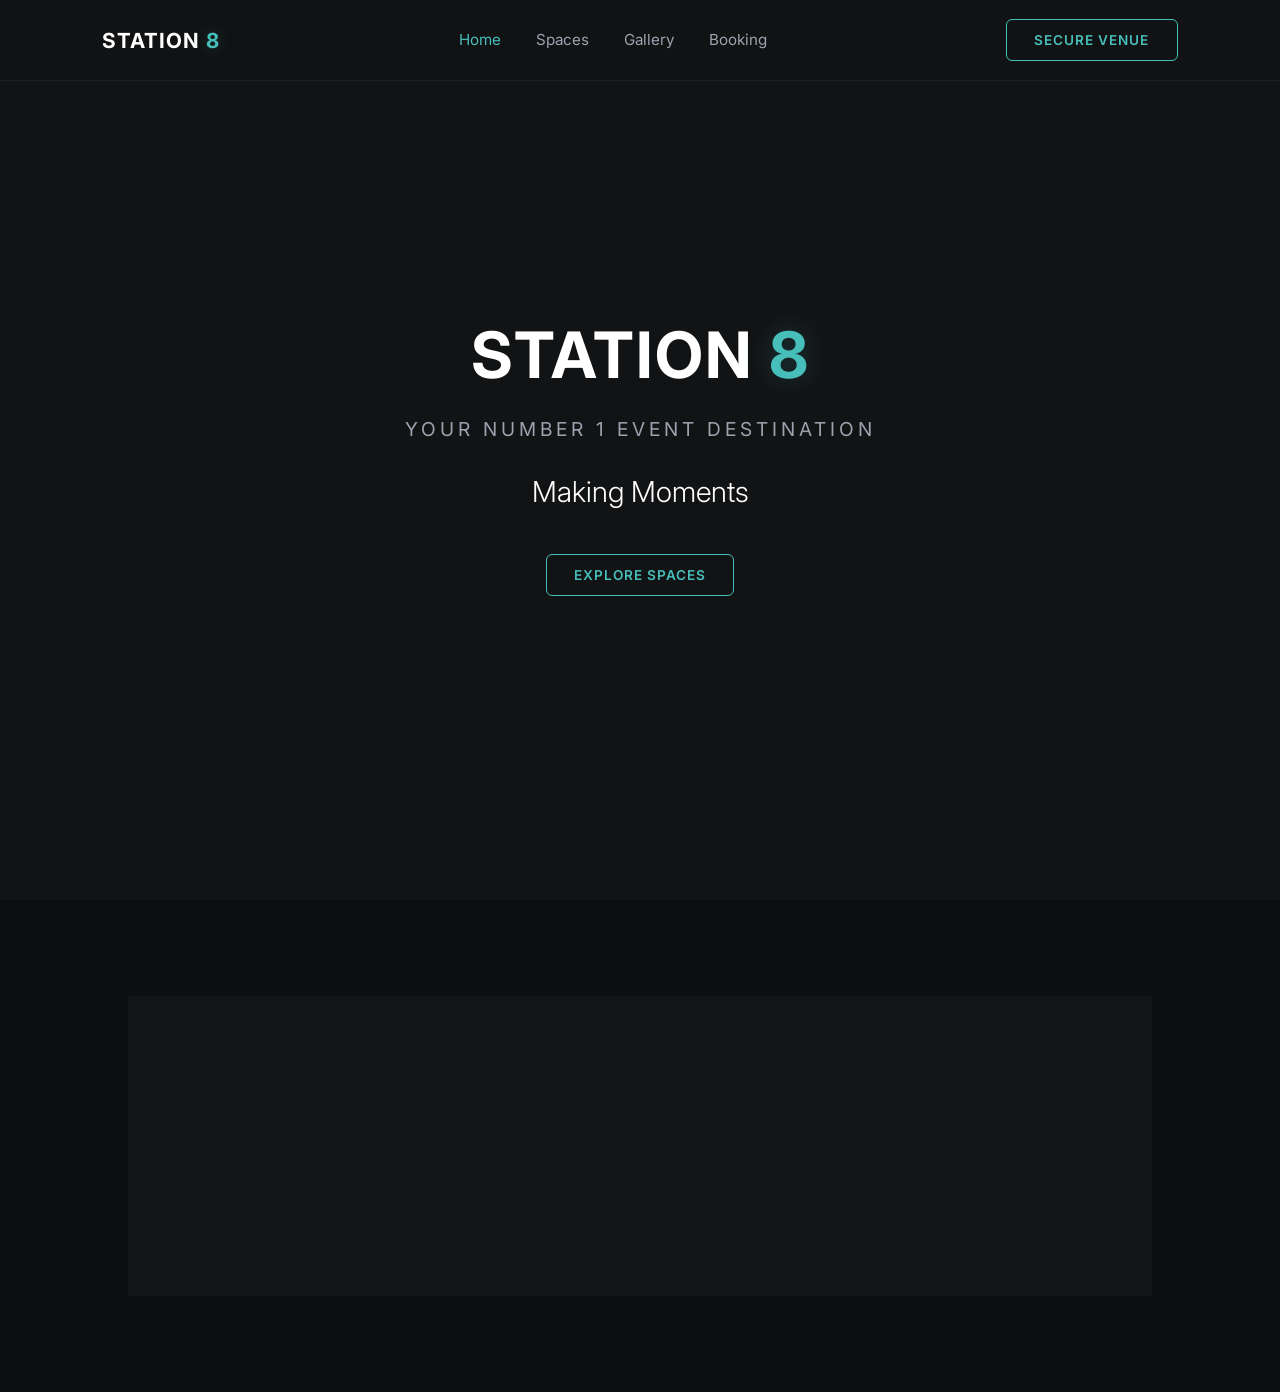
==== index.html @ bbe7d490 "Initial commit" ====
<!DOCTYPE html>
<html lang="en">
<head>
    <meta charset="UTF-8">
    <meta name="viewport" content="width=device-width, initial-scale=1.0">
    <title>Station 8 | Parties & Events Organizer</title>
    <link rel="stylesheet" href="style.css">
    <!-- Google Fonts Inter Integration -->
    <link href="https://fonts.googleapis.com/css2?family=Inter:wght@300;400;600;700&display=swap" rel="stylesheet">
</head>
<body>

    <!-- STAGE 1: GLOBAL NAVIGATION -->
    <nav class="navbar">
        <div class="nav-logo">Station <span>8</span></div>
        <ul class="nav-links">
            <li><a href="index.html" class="active">Home</a></li>
            <li><a href="spaces.html">Spaces</a></li>
            <li><a href="gallery.html">Gallery</a></li>
            <li><a href="booking.html">Booking</a></li>
        </ul>
        <button class="cyber-btn" onclick="window.location.href='booking.html'">Secure Venue</button>
    </nav>

    <!-- STAGE 2: HERO DISPLAY OVERLAY -->
    <section class="hero-viewport">
        <div class="hero-branding-layer">
            <h1 class="reveal">Station <span>8</span></h1>
            <p class="hero-tagline reveal">Your Number 1 Event Destination</p>
            <h2 class="hero-message"><span id="typewriter-engine"></span></h2>
            <div class="hero-actions reveal">
                <button class="cyber-btn" onclick="window.location.href='spaces.html'">Explore Spaces</button>
            </div>
        </div>
    </section>

    <!-- STAGE 3: MISSION, VISION, & CORE VALUES -->
    <section class="corporate-profile-section">
        <div class="profile-container glass-card reveal">
            <div class="profile-block">
                <h3 class="accent-title">Our Mission</h3>
                <p>To create memorable and meaningful events through innovative planning, exceptional service, and attention to every detail. We are committed to turning our clients' visions into extraordinary celebrations while delivering quality, creativity, and professionalism.</p>
            </div>
            <div class="profile-block">
                <h3 class="accent-title">Our Vision</h3>
                <p>To be the leading event management and venue destination in the UAE, recognized for excellence, creativity, and unforgettable experiences that bring people together.</p>
            </div>
        </div>
    </section>

    <script src="script.js"></script>
</body>
</html>
---- style.css ----
/* ========================================================
   STATION 8 OFFICIAL MASTER STYLESHEET
   PALETTE DIRECTION: CHARCOAL & LOGO TEAL
   ======================================================== */

:root {
    --bg-main: #121315;
    --surface-glass: rgba(24, 26, 27, 0.65);
    --border-glass: rgba(255, 255, 255, 0.05);
    --text-primary: #ffffff;
    --text-secondary: #9ca3af;
    --accent-teal: #48beba;
    --accent-teal-glow: rgba(72, 190, 186, 0.25);
    --transition-smooth: all 0.4s cubic-bezier(0.16, 1, 0.3, 1);
}

* {
    margin: 0;
    padding: 0;
    box-sizing: border-box;
    font-family: 'Inter', sans-serif;
}

body {
    background-color: var(--bg-main);
    color: var(--text-primary);
    overflow-x: hidden;
    line-height: 1.6;
}

/* --- THE NAVIGATION BAR --- */
.navbar {
    position: fixed;
    top: 0;
    width: 100%;
    padding: 1.2rem 8%;
    display: flex;
    justify-content: space-between;
    align-items: center;
    background: rgba(18, 19, 21, 0.8);
    backdrop-filter: blur(20px);
    border-bottom: 1px solid var(--border-glass);
    z-index: 2000;
}

.nav-logo {
    font-weight: 700;
    font-size: 1.3rem;
    letter-spacing: 1px;
    color: var(--text-primary);
    text-transform: uppercase;
}

.nav-logo span {
    color: var(--accent-teal);
    text-shadow: 0 0 15px var(--accent-teal-glow);
}

.nav-links {
    list-style: none;
    display: flex;
    gap: 35px;
}

.nav-links a {
    text-decoration: none;
    color: var(--text-secondary);
    font-size: 0.95rem;
    font-weight: 400;
    transition: var(--transition-smooth);
}

.nav-links a:hover, .nav-links a.active {
    color: var(--accent-teal);
}

/* --- INTERACTIVE COMPONENTS --- */
.cyber-btn {
    padding: 0.75rem 1.7rem;
    background: transparent;
    border: 1px solid var(--accent-teal);
    color: var(--accent-teal);
    border-radius: 6px;
    font-weight: 600;
    cursor: pointer;
    transition: var(--transition-smooth);
    text-transform: uppercase;
    letter-spacing: 1px;
    font-size: 0.85rem;
}

.cyber-btn:hover {
    background: var(--accent-teal);
    color: #121315;
    box-shadow: 0 0 20px var(--accent-teal-glow);
}

/* --- UTILITY CLASSES --- */
.reveal {
    opacity: 0;
    transform: translateY(30px);
    transition: opacity 0.8s ease, transform 0.8s ease;
}

.reveal.active {
    opacity: 1;
    transform: translateY(0);
}

@media (max-width: 768px) {
    .navbar { padding: 1rem 6%; }
    .nav-links { display: none; } /* Mobile burger code to follow */
}

/* --- HERO VIEWPORT FRAMEWORK --- */
.hero-viewport {
    height: 100vh;
    width: 100%;
    display: flex;
    justify-content: center;
    align-items: center;
    position: relative;
    /* We utilize a dark texture overlay to maintain luxury contrasts */
    background: linear-gradient(rgba(18, 19, 21, 0.4), rgba(18, 19, 21, 0.95)), 
                url('assets/hero-bg.jpg') no-repeat center center/cover;
    text-align: center;
    padding: 0 5%;
}

.hero-branding-layer h1 {
    font-size: 4rem;
    font-weight: 700;
    letter-spacing: 2px;
    margin-bottom: 0.5rem;
    text-transform: uppercase;
}

.hero-branding-layer h1 span {
    color: var(--accent-teal);
    text-shadow: 0 0 30px var(--accent-teal-glow);
}

.hero-tagline {
    font-size: 1.2rem;
    color: var(--text-secondary);
    letter-spacing: 4px;
    text-transform: uppercase;
    margin-bottom: 1.5rem;
}

.hero-message {
    font-size: 1.8rem;
    font-weight: 300;
    margin-bottom: 2.5rem;
    color: var(--text-primary);
    
    /* ADD THESE TWO LINES TO ANCHOR THE LAYOUT */
    height: 45px; /* Reserves explicit vertical space */
    display: flex;
    justify-content: center;
    align-items: center;
}

/* --- CORPORATE PROFILE FRAMEWORK --- */
.corporate-profile-section {
    padding: 6rem 10%;
    background: #0d0e10;
}

.glass-card {
    background: var(--surface-glass);
    border: 1px solid var(--border-glass);
    backdrop-filter: blur(15px);
    border-radius: 12px;
    padding: 3.5rem;
}

.profile-container {
    display: flex;
    gap: 50px;
}

.profile-block {
    flex: 1;
}

.accent-title {
    font-size: 1.5rem;
    color: var(--accent-teal);
    margin-bottom: 1.2rem;
    text-transform: uppercase;
    letter-spacing: 1px;
}

/* --- SPACES COMPONENT STYLES --- */
.spaces-section {
    padding: 8rem 8% 5rem 8%;
    background: #121315;
}

.section-header {
    text-align: center;
    margin-bottom: 4rem;
}

.main-title {
    font-size: 2.5rem;
    font-weight: 700;
    text-transform: uppercase;
    letter-spacing: 1px;
    margin-bottom: 0.5rem;
}

.main-title span {
    color: var(--accent-teal);
    text-shadow: 0 0 20px var(--accent-teal-glow);
}

.subtitle {
    color: var(--text-secondary);
    font-size: 1.1rem;
}

/* --- FILTER APPARATUS CONTROLS --- */
.filter-controls {
    display: flex;
    justify-content: center;
    gap: 15px;
    margin-top: 2rem;
}

.filter-btn {
    padding: 0.6rem 1.4rem;
    background: rgba(255, 255, 255, 0.02);
    border: 1px solid var(--border-glass);
    color: var(--text-secondary);
    border-radius: 30px;
    cursor: pointer;
    font-size: 0.9rem;
    transition: var(--transition-smooth);
}

.filter-btn:hover, .filter-btn.active {
    border-color: var(--accent-teal);
    color: var(--accent-teal);
    background: rgba(72, 190, 186, 0.05);
    box-shadow: 0 0 15px rgba(72, 190, 186, 0.1);
}

/* --- THE PREMIUM BENTO GRID ASYMMETRY --- */
.spaces-bento-grid {
    display: grid;
    grid-template-columns: repeat(3, 1fr);
    gap: 30px;
    margin-top: 2rem;
}

.bento-card {
    padding: 0 !important; /* Overriding default glass padding for image bleed */
    display: flex;
    flex-direction: column;
    overflow: hidden;
    transition: transform 0.4s cubic-bezier(0.16, 1, 0.3, 1), border-color 0.4s ease, opacity 0.4s ease;
}

.bento-card.hide {
    opacity: 0;
    transform: scale(0.95);
    pointer-events: none;
    position: absolute;
    width: 0;
    height: 0;
    overflow: hidden;
    padding: 0;
    margin: 0;
    border: none;
}

.bento-card:hover {
    transform: translateY(-5px);
    border-color: var(--accent-teal);
    box-shadow: 0 10px 30px rgba(72, 190, 186, 0.05);
}

/* Bento Sizing Modifiers */
.bento-card.wide {
    grid-column: span 2;
}

.bento-card.tall {
    grid-row: span 2;
}

/* Card Visual Subcomponents */
.card-image-wrapper {
    height: 240px;
    background: #1b1d20; /* Temporary background color until images are linked */
    position: relative;
}

.bento-card.tall .card-image-wrapper {
    height: 380px;
}

.category-badge {
    position: absolute;
    top: 15px;
    left: 15px;
    background: rgba(18, 19, 21, 0.85);
    border: 1px solid var(--border-glass);
    color: var(--accent-teal);
    padding: 0.3rem 0.8rem;
    font-size: 0.75rem;
    font-weight: 600;
    border-radius: 4px;
    letter-spacing: 0.5px;
}

.card-info {
    padding: 1.8rem;
    display: flex;
    flex-direction: column;
    flex-grow: 1;
}

.card-info h3 {
    font-size: 1.3rem;
    margin-bottom: 0.6rem;
}

.card-info p {
    color: var(--text-secondary);
    font-size: 0.9rem;
    margin-bottom: 1.5rem;
    flex-grow: 1;
}

.card-meta {
    display: flex;
    justify-content: space-between;
    align-items: center;
    border-top: 1px solid var(--border-glass);
    padding-top: 1.2rem;
    font-size: 0.85rem;
    color: var(--accent-teal);
    font-weight: 600;
}

.text-btn {
    background: transparent;
    border: none;
    color: #ffffff;
    cursor: pointer;
    font-weight: 600;
    transition: color 0.3s ease;
}

.text-btn:hover {
    color: var(--accent-teal);
}

/* Responsive Overrides */
@media (max-width: 1024px) {
    .spaces-bento-grid {
        grid-template-columns: repeat(2, 1fr);
    }
    .bento-card.wide {
        grid-column: span 2;
    }
}

@media (max-width: 768px) {
    .spaces-bento-grid {
        grid-template-columns: 1fr;
    }
    .bento-card.wide, .bento-card.tall {
        grid-column: span 1;
        grid-row: span 1;
    }
    .bento-card.tall .card-image-wrapper {
        height: 240px;
    }
}
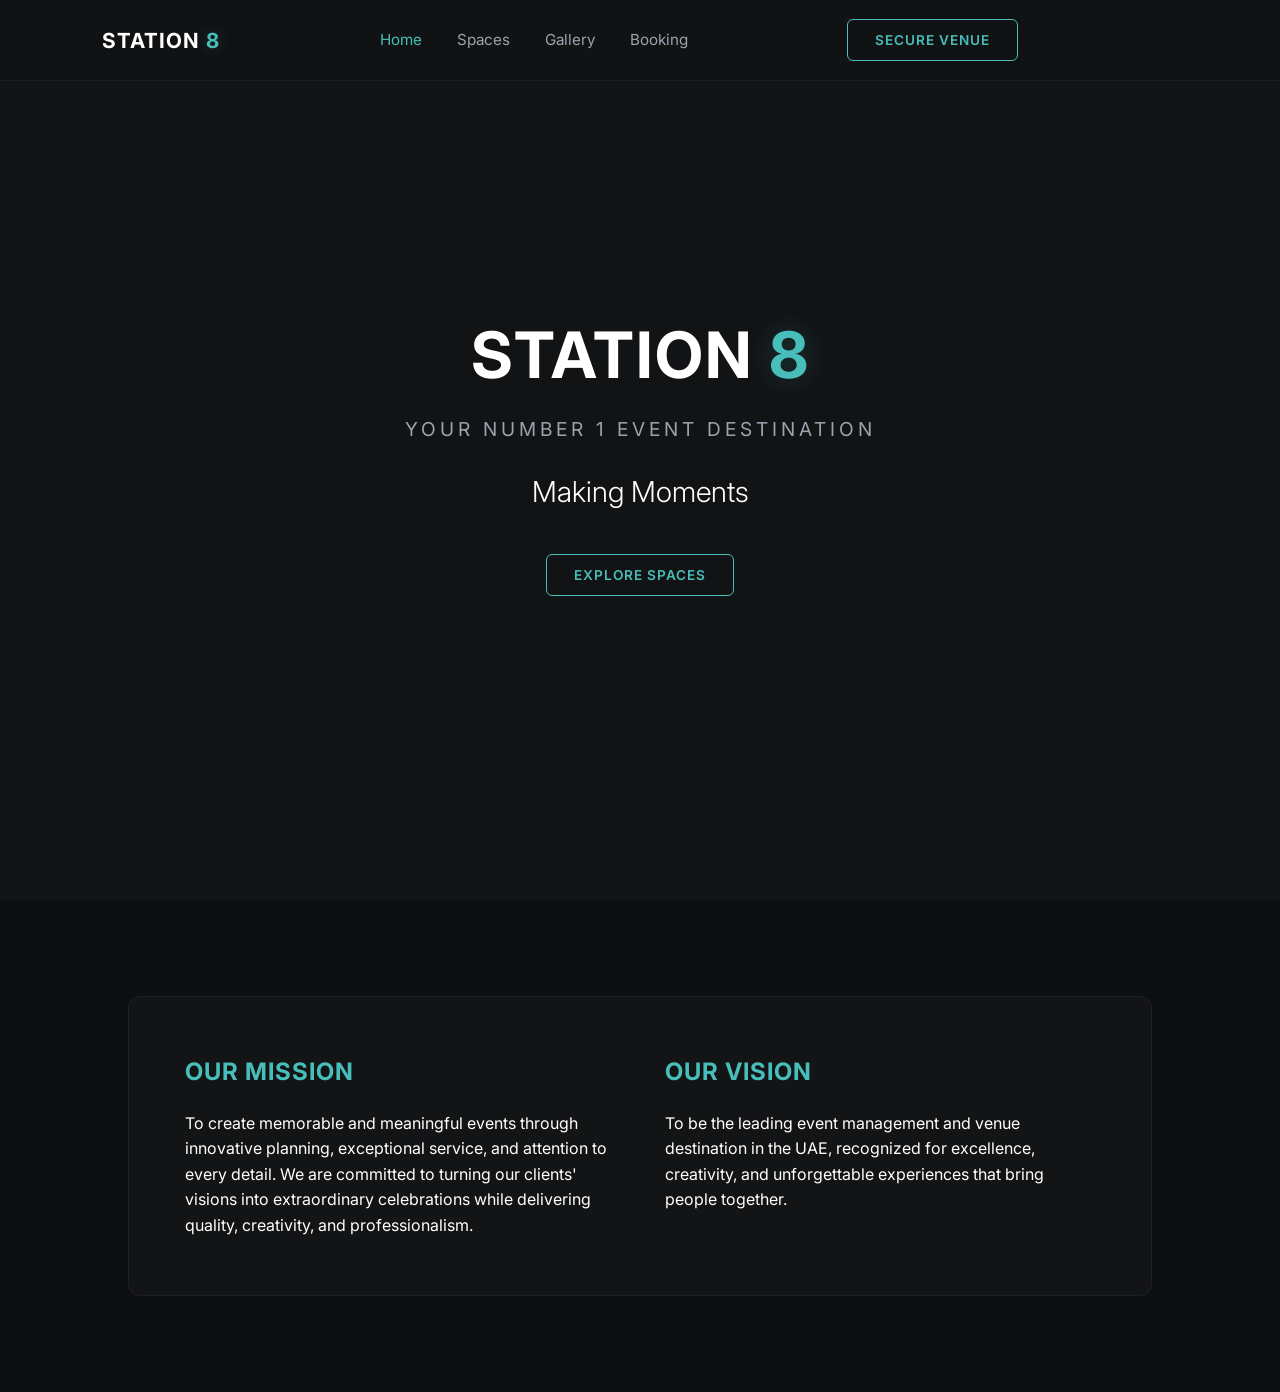
==== commit 95fb6072: "tweaks and overhauls for mobile users" ====
--- a/index.html
+++ b/index.html
@@ -20,6 +20,11 @@
             <li><a href="booking.html">Booking</a></li>
         </ul>
         <button class="cyber-btn" onclick="window.location.href='booking.html'">Secure Venue</button>
+        <div class="hamburger">
+            <span></span>
+            <span></span>
+            <span></span>
+        </div>
     </nav>
 
     <!-- STAGE 2: HERO DISPLAY OVERLAY -->
--- a/style.css
+++ b/style.css
@@ -359,25 +359,294 @@
     color: var(--accent-teal);
 }
 
-/* Responsive Overrides */
-@media (max-width: 1024px) {
-    .spaces-bento-grid {
-        grid-template-columns: repeat(2, 1fr);
-    }
-    .bento-card.wide {
-        grid-column: span 2;
-    }
-}
-
+/* ========================================================
+   MOBILE RESPONSIVENESS MASTER FRAMEWORK (Max Width: 768px)
+   ======================================================== */
 @media (max-width: 768px) {
-    .spaces-bento-grid {
-        grid-template-columns: 1fr;
-    }
-    .bento-card.wide, .bento-card.tall {
-        grid-column: span 1;
-        grid-row: span 1;
-    }
-    .bento-card.tall .card-image-wrapper {
-        height: 240px;
-    }
+    /* 1. Typography & Spacing Fixes */
+    .hero-branding-layer h1 {
+        font-size: 2.8rem; /* Prevents the "8" from wrapping */
+    }
+    
+    .hero-message {
+        font-size: 1.4rem;
+    }
+
+    /* 2. Column Stacking Fix (Mission & Vision) */
+    .profile-container {
+        flex-direction: column;
+        gap: 30px;
+    }
+
+    .glass-card {
+        padding: 2rem; /* Restores the visible gray card edge on mobile */
+    }
+
+    /* 3. Hamburger Menu Styling */
+    .hamburger {
+        display: flex;
+        flex-direction: column;
+        gap: 6px;
+        cursor: pointer;
+        z-index: 3000;
+    }
+
+    .hamburger span {
+        width: 30px;
+        height: 3px;
+        background-color: var(--accent-teal);
+        transition: var(--transition-smooth);
+        border-radius: 2px;
+    }
+
+    /* 4. Slide-Out Mobile Navigation Menu */
+    .nav-links {
+        position: fixed;
+        top: 0;
+        right: -100%; /* Hides menu off-screen initially */
+        width: 75%;
+        height: 100vh;
+        background: rgba(18, 19, 21, 0.98);
+        backdrop-filter: blur(20px);
+        flex-direction: column;
+        justify-content: center;
+        align-items: center;
+        transition: right 0.5s cubic-bezier(0.16, 1, 0.3, 1);
+        border-left: 1px solid var(--border-glass);
+        z-index: 2500;
+    }
+
+    .nav-links.active {
+        right: 0; /* Slides menu in when active class is added */
+    }
+
+    .nav-links li {
+        margin: 1.5rem 0;
+    }
+
+    .nav-links a {
+        font-size: 1.5rem;
+    }
+
+    /* Hide desktop 'Secure Venue' button to save header space on phones */
+    .navbar .cyber-btn {
+        display: none;
+    }
+
+    /* Hamburger Animation to 'X' */
+    .hamburger.toggle span:nth-child(1) {
+        transform: translateY(9px) rotate(45deg);
+    }
+    .hamburger.toggle span:nth-child(2) {
+        opacity: 0;
+    }
+    .hamburger.toggle span:nth-child(3) {
+        transform: translateY(-9px) rotate(-45deg);
+    }
+}
+
+/* --- GALLERY & LIGHTBOX APPARATUS --- */
+.gallery-section {
+    padding: 8rem 8% 5rem 8%;
+    background: #121315;
+}
+
+.photo-grid {
+    display: grid;
+    grid-template-columns: repeat(auto-fit, minmax(300px, 1fr));
+    gap: 25px;
+}
+
+.gallery-item {
+    position: relative;
+    overflow: hidden;
+    border-radius: 8px;
+    cursor: pointer;
+    aspect-ratio: 4 / 3;
+    background: var(--surface-glass);
+    border: 1px solid var(--border-glass);
+    transition: transform 0.4s ease, border-color 0.4s ease;
+}
+
+.gallery-item:hover {
+    transform: scale(1.02);
+    border-color: var(--accent-teal);
+    box-shadow: 0 10px 30px rgba(72, 190, 186, 0.15);
+}
+
+/* Temporary placeholder styling */
+.placeholder-img {
+    width: 100%;
+    height: 100%;
+    display: flex;
+    justify-content: center;
+    align-items: center;
+    color: var(--text-secondary);
+    background: #1b1d20;
+}
+
+/* --- LIGHTBOX MODAL --- */
+.lightbox-modal {
+    display: none;
+    position: fixed;
+    z-index: 9999;
+    left: 0;
+    top: 0;
+    width: 100%;
+    height: 100%;
+    background-color: rgba(6, 8, 10, 0.95);
+    backdrop-filter: blur(10px);
+    justify-content: center;
+    align-items: center;
+    opacity: 0;
+    transition: opacity 0.3s ease;
+}
+
+.lightbox-modal.show {
+    display: flex;
+    opacity: 1;
+}
+
+.lightbox-content {
+    max-width: 90%;
+    max-height: 85vh;
+    border-radius: 8px;
+    box-shadow: 0 0 40px rgba(0, 0, 0, 0.8);
+    border: 1px solid var(--border-glass);
+}
+
+.close-lightbox {
+    position: absolute;
+    top: 30px;
+    right: 40px;
+    color: #ffffff;
+    font-size: 45px;
+    font-weight: 300;
+    cursor: pointer;
+    transition: color 0.3s ease;
+}
+
+.close-lightbox:hover {
+    color: var(--accent-teal);
+}
+
+/* --- DIRECT LOAD ANIMATIONS (For Above-the-Fold Content) --- */
+.load-fade {
+    animation: fadeInOnLoad 0.8s cubic-bezier(0.16, 1, 0.3, 1) forwards;
+}
+
+@keyframes fadeInOnLoad {
+    from { 
+        opacity: 0; 
+        transform: translateY(30px); 
+    }
+    to { 
+        opacity: 1; 
+        transform: translateY(0); 
+    }
+}
+
+/* =========================================
+   BOOKING PAGE & FORM UI
+   ========================================= */
+
+.booking-section {
+    padding: 8rem 5% 5rem 5%;
+    display: flex;
+    justify-content: center;
+    align-items: center;
+    min-height: 100vh;
+    background: #121315;
+}
+
+.booking-container {
+    width: 100%;
+    max-width: 800px;
+    padding: 4rem;
+    /* Inherits .glass-card blur from global styles */
+}
+
+.booking-header {
+    text-align: center;
+    margin-bottom: 3rem;
+}
+
+.premium-form {
+    display: flex;
+    flex-direction: column;
+    gap: 1.5rem;
+}
+
+.input-row {
+    display: flex;
+    gap: 1.5rem;
+}
+
+.input-group {
+    position: relative;
+    width: 100%;
+}
+
+.input-group input,
+.input-group select,
+.input-group textarea {
+    width: 100%;
+    padding: 1.2rem 1rem 0.8rem 1rem;
+    background: rgba(255, 255, 255, 0.02);
+    border: 1px solid var(--border-glass);
+    border-radius: 6px;
+    color: var(--text-primary);
+    font-size: 1rem;
+    transition: var(--transition-smooth);
+    outline: none;
+}
+
+.input-group select {
+    color: var(--text-secondary);
+    cursor: pointer;
+}
+
+/* Teal Glow on Click */
+.input-group input:focus,
+.input-group select:focus,
+.input-group textarea:focus {
+    border-color: var(--accent-teal);
+    background: rgba(72, 190, 186, 0.03);
+    box-shadow: 0 0 15px rgba(72, 190, 186, 0.1);
+}
+
+/* Floating Label Animation */
+.input-group label {
+    position: absolute;
+    left: 1rem;
+    top: 1rem;
+    color: var(--text-secondary);
+    transition: var(--transition-smooth);
+    pointer-events: none;
+    font-size: 1rem;
+}
+
+.input-group input:focus ~ label,
+.input-group input:not(:placeholder-shown) ~ label,
+.input-group textarea:focus ~ label,
+.input-group textarea:not(:placeholder-shown) ~ label {
+    top: -0.6rem;
+    left: 0.8rem;
+    font-size: 0.75rem;
+    background: #181a1b;
+    padding: 0 0.4rem;
+    color: var(--accent-teal);
+}
+
+.full-width {
+    width: 100%;
+    margin-top: 1rem;
+    padding: 1rem;
+    font-size: 1rem;
+}
+
+/* Mobile Responsiveness for Form */
+@media (max-width: 768px) {
+    .booking-container { padding: 2rem; }
+    .input-row { flex-direction: column; gap: 1.5rem; }
 }
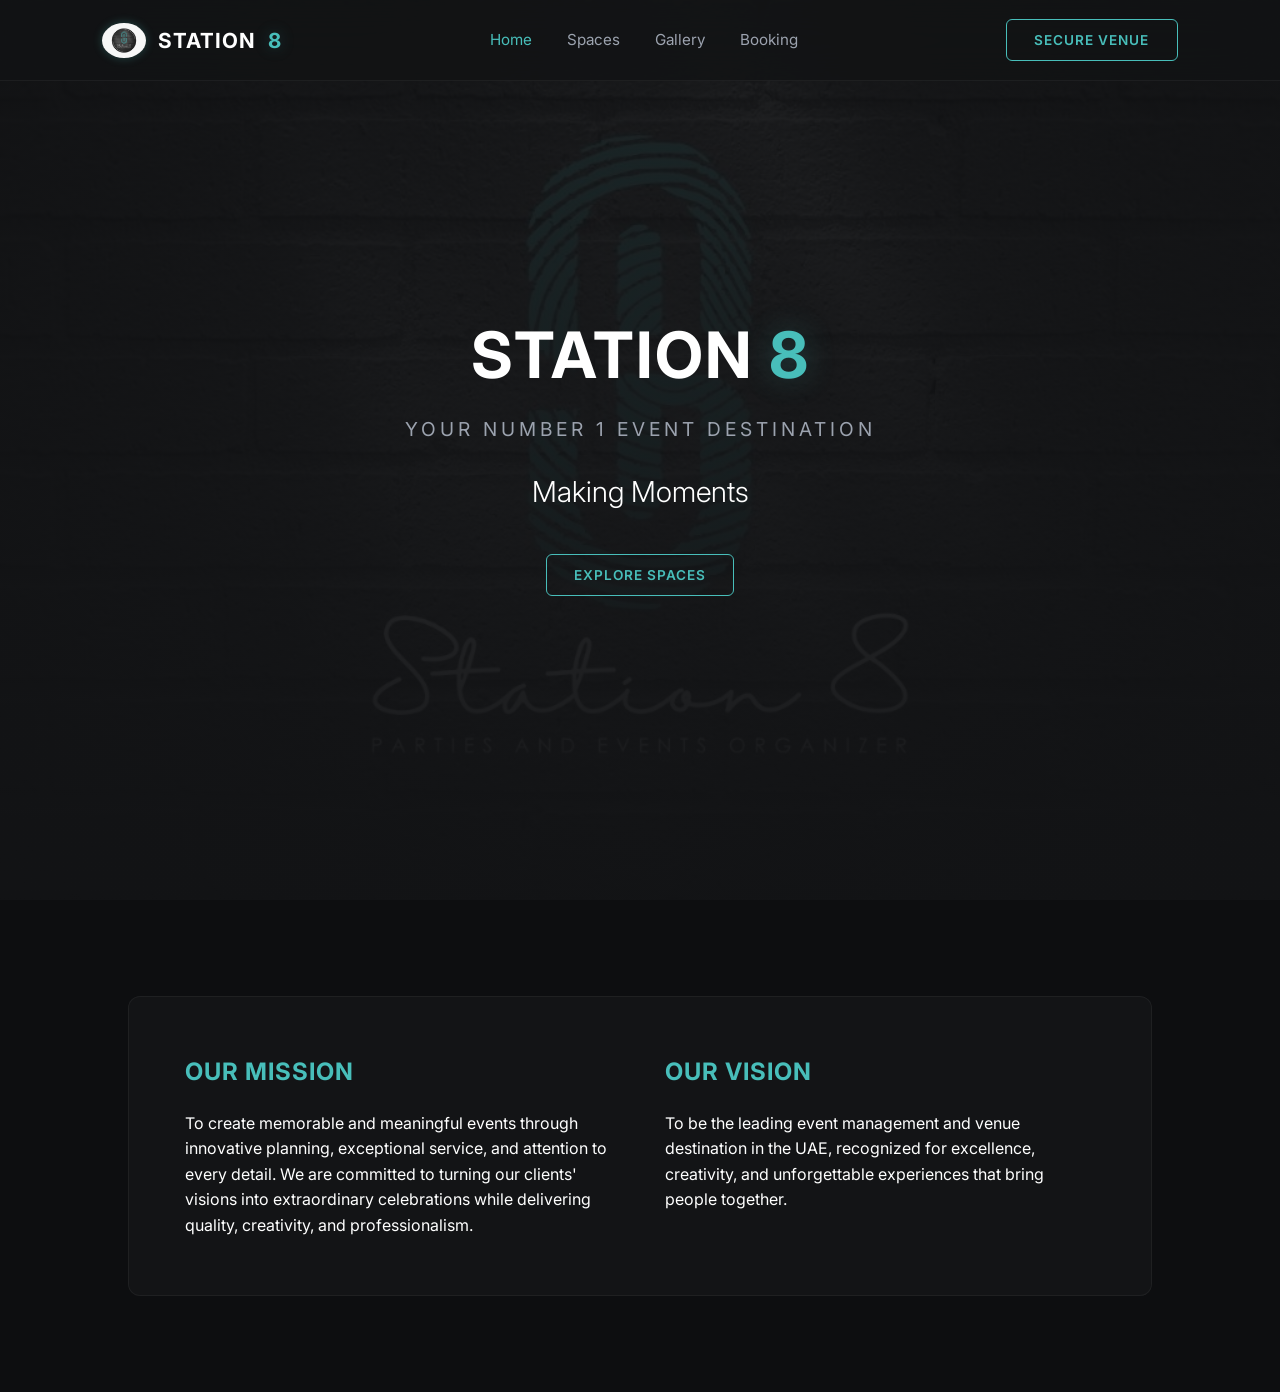
==== commit 109abef1: "major tweaks and addons" ====
--- a/index.html
+++ b/index.html
@@ -5,14 +5,15 @@
     <meta name="viewport" content="width=device-width, initial-scale=1.0">
     <title>Station 8 | Parties & Events Organizer</title>
     <link rel="stylesheet" href="style.css">
-    <!-- Google Fonts Inter Integration -->
     <link href="https://fonts.googleapis.com/css2?family=Inter:wght@300;400;600;700&display=swap" rel="stylesheet">
 </head>
 <body>
 
-    <!-- STAGE 1: GLOBAL NAVIGATION -->
     <nav class="navbar">
-        <div class="nav-logo">Station <span>8</span></div>
+        <a href="index.html" class="nav-logo">
+            <img src="assets/photo_2026-06-11_23-35-33.jpg" alt="Station 8 Icon" class="brand-icon">
+            Station <span>8</span>
+        </a>
         <ul class="nav-links">
             <li><a href="index.html" class="active">Home</a></li>
             <li><a href="spaces.html">Spaces</a></li>
@@ -27,7 +28,6 @@
         </div>
     </nav>
 
-    <!-- STAGE 2: HERO DISPLAY OVERLAY -->
     <section class="hero-viewport">
         <div class="hero-branding-layer">
             <h1 class="reveal">Station <span>8</span></h1>
@@ -39,7 +39,6 @@
         </div>
     </section>
 
-    <!-- STAGE 3: MISSION, VISION, & CORE VALUES -->
     <section class="corporate-profile-section">
         <div class="profile-container glass-card reveal">
             <div class="profile-block">
--- a/style.css
+++ b/style.css
@@ -649,4 +649,180 @@
 @media (max-width: 768px) {
     .booking-container { padding: 2rem; }
     .input-row { flex-direction: column; gap: 1.5rem; }
+}
+
+/* ========================================================
+   GLOBAL DESKTOP FIXES
+   ======================================================== */
+/* Hide the hamburger on desktop so it doesn't break navbar alignment */
+.hamburger {
+    display: none;
+}
+
+/* Ensure horizontal scrolling is strictly disabled */
+html, body {
+    overflow-x: hidden;
+}
+
+/* ========================================================
+   MOBILE RESPONSIVENESS MASTER FRAMEWORK (Max Width: 768px)
+   ======================================================== */
+@media (max-width: 768px) {
+    /* 1. Typography Scaling */
+    .hero-branding-layer h1 {
+        font-size: 2.5rem; /* Stops the "8" from dropping down */
+    }
+    .hero-message {
+        font-size: 1.2rem;
+    }
+    .main-title {
+        font-size: 2rem;
+    }
+
+    /* 2. Column Stacking Fixes */
+    .profile-container, .input-row {
+        flex-direction: column;
+        gap: 20px;
+    }
+    .glass-card {
+        padding: 2rem;
+    }
+
+    /* 3. Filter Buttons Wrap Fix */
+    .filter-controls {
+        flex-wrap: wrap;
+    }
+
+    /* 4. Hamburger Menu Activation */
+    .hamburger {
+        display: flex;
+        flex-direction: column;
+        gap: 5px;
+        cursor: pointer;
+        z-index: 3000;
+    }
+    .hamburger span {
+        width: 25px;
+        height: 3px;
+        background-color: var(--accent-teal);
+        transition: var(--transition-smooth);
+        border-radius: 2px;
+    }
+
+    /* 5. Hide Desktop Elements */
+    .navbar .cyber-btn {
+        display: none; /* Hides the desktop button on mobile */
+    }
+
+    /* 6. Slide-Out Mobile Navigation */
+    .nav-links {
+        position: fixed;
+        top: 0;
+        right: -100%; /* Hides menu off-screen initially */
+        width: 100%; /* Full screen width on mobile */
+        height: 100vh;
+        background: rgba(18, 19, 21, 0.98);
+        backdrop-filter: blur(20px);
+        flex-direction: column;
+        justify-content: center;
+        align-items: center;
+        transition: right 0.4s cubic-bezier(0.16, 1, 0.3, 1);
+        z-index: 2500;
+    }
+    .nav-links.active {
+        right: 0; /* Slides menu in */
+    }
+    .nav-links li {
+        margin: 2rem 0;
+    }
+    .nav-links a {
+        font-size: 1.5rem;
+    }
+
+    /* 7. Hamburger 'X' Animation */
+    .hamburger.toggle span:nth-child(1) {
+        transform: translateY(8px) rotate(45deg);
+    }
+    .hamburger.toggle span:nth-child(2) {
+        opacity: 0;
+    }
+    .hamburger.toggle span:nth-child(3) {
+        transform: translateY(-8px) rotate(-45deg);
+    }
+}
+
+body {
+    background-color: var(--bg-main);
+    color: var(--text-primary);
+    overflow-x: hidden;
+    overflow-y: scroll; /* <-- to prevent jerking between pages (unecessary movement) */
+    line-height: 1.6;
+}
+/* ========================================================
+   GLOBAL DESKTOP FIXES
+   ======================================================== */
+/* Force primary browser scrollbar permanently to prevent layout shifts */
+html {
+    overflow-y: scroll; 
+    overflow-x: hidden;
+}
+
+/* Hide the hamburger on desktop so it doesn't break navbar alignment */
+.hamburger {
+    display: none;
+}
+
+/* --- BRAND LOGO INTEGRATION --- */
+.nav-logo {
+    display: flex;
+    align-items: center;
+    gap: 12px;
+    text-decoration: none; /* Keeps the text clean */
+}
+
+.brand-icon {
+    height: 35px; /* Scales the circle logo perfectly within the navbar */
+    width: auto;
+    border-radius: 50%; /* Ensures the edges are perfectly round */
+    box-shadow: 0 0 10px rgba(72, 190, 186, 0.3); /* Adds a faint teal glow to the logo */
+}
+
+/* --- HERO SECTION BACKGROUND UPGRADE --- */
+/* Note: Apply this to whatever class wraps your main "STATION 8" home text */
+.hero-section { 
+    /* The magic happens here: A heavy dark gradient sits ON TOP of the brick image */
+    background-image: linear-gradient(rgba(18, 19, 21, 0.85), rgba(18, 19, 21, 0.98)), url('assets/hero-bg.jpg');
+    background-size: cover;
+    background-position: center;
+    background-attachment: fixed; /* Creates a high-end parallax scrolling effect */
+    min-height: 100vh;
+    display: flex;
+    flex-direction: column;
+    justify-content: center;
+    align-items: center;
+}
+
+/* ========================================================
+   BRAND LOGO & BACKGROUND UPGRADES
+   ======================================================== */
+.nav-logo {
+    display: flex;
+    align-items: center;
+    gap: 12px;
+    text-decoration: none; 
+}
+
+.brand-icon {
+    height: 35px; 
+    width: auto;
+    border-radius: 50%; /* Trims the white JPG background into a perfect circle */
+    box-shadow: 0 0 10px rgba(72, 190, 186, 0.3); /* Premium glow effect */
+}
+
+/* Apply the dark brick background to the hero section */
+.hero-viewport { 
+    background-image: linear-gradient(rgba(18, 19, 21, 0.85), rgba(18, 19, 21, 0.98)), url('assets/photo_2026-06-10_14-07-35.jpg');
+    background-size: cover;
+    background-position: center;
+    background-attachment: fixed; /* Creates the high-end parallax scrolling effect */
 }
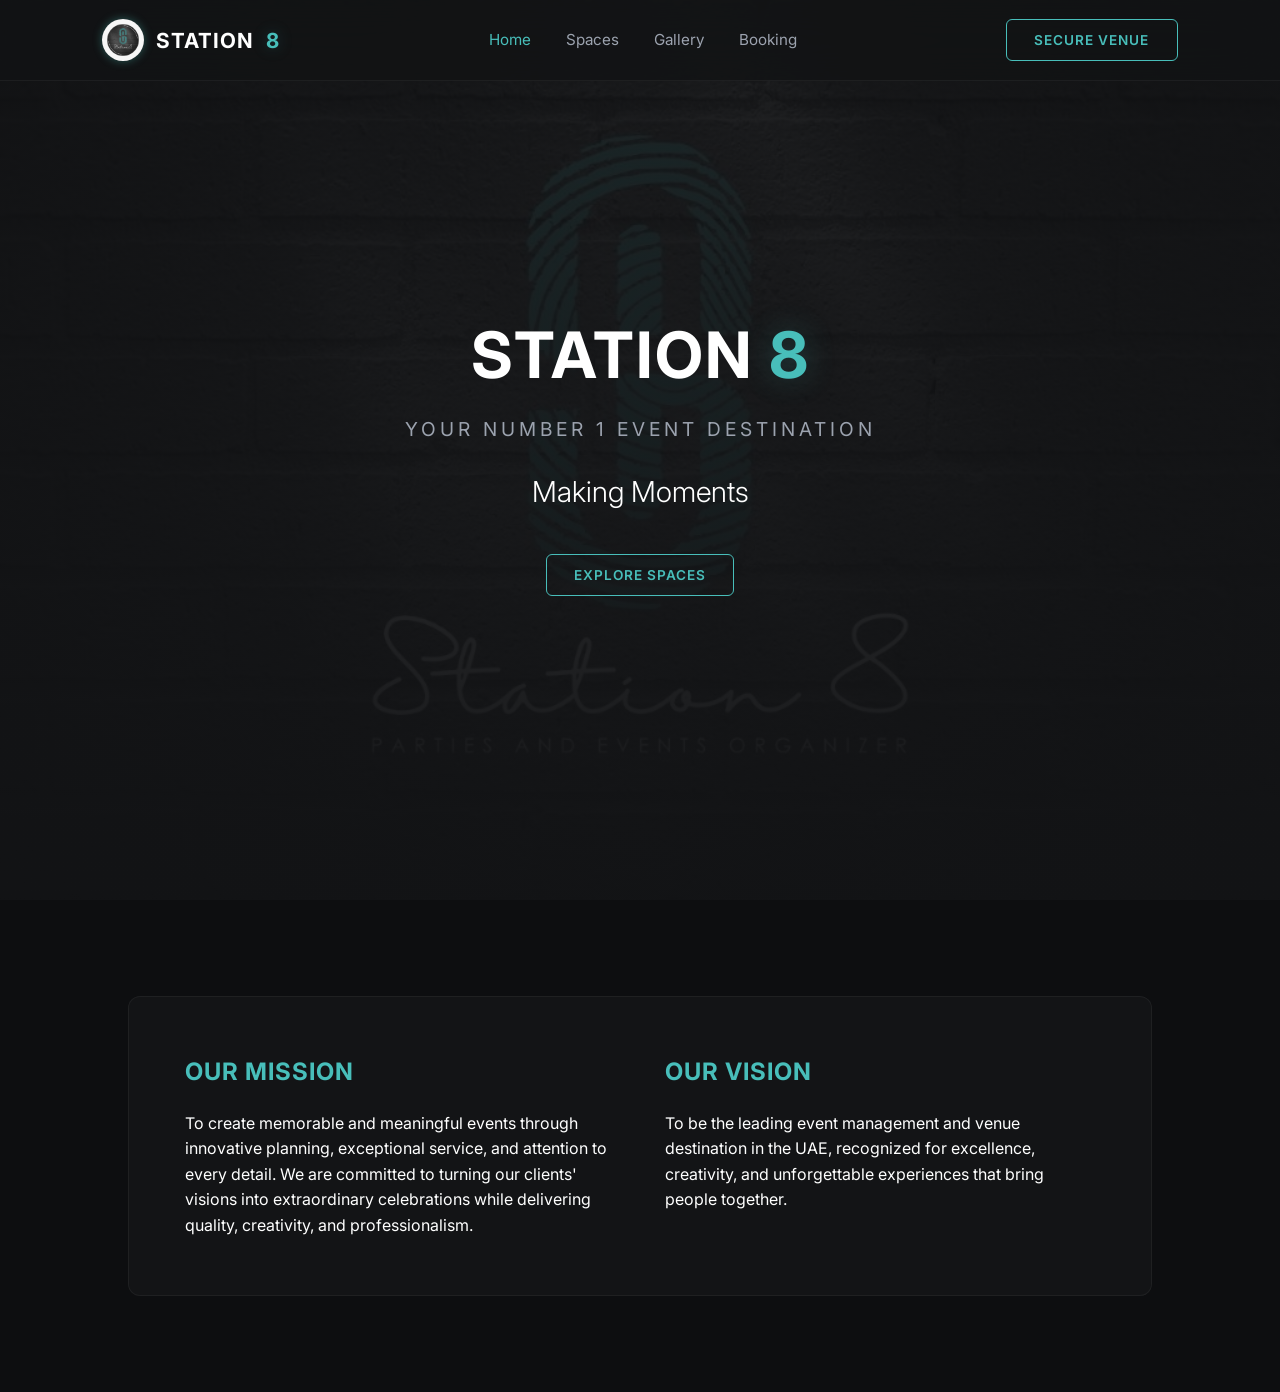
==== commit f8309076: "major addons for logos" ====
--- a/index.html
+++ b/index.html
@@ -11,7 +11,7 @@
 
     <nav class="navbar">
         <a href="index.html" class="nav-logo">
-            <img src="assets/photo_2026-06-11_23-35-33.jpg" alt="Station 8 Icon" class="brand-icon">
+            <div class="brand-icon"></div>
             Station <span>8</span>
         </a>
         <ul class="nav-links">
--- a/style.css
+++ b/style.css
@@ -813,10 +813,15 @@
 }
 
 .brand-icon {
-    height: 35px; 
-    width: auto;
-    border-radius: 50%; /* Trims the white JPG background into a perfect circle */
-    box-shadow: 0 0 10px rgba(72, 190, 186, 0.3); /* Premium glow effect */
+    height: 42px;
+    width: 42px;
+    border-radius: 50%;
+    /* Set the image as a background */
+    background-image: url('assets/photo_2026-06-11_23-35-33.jpg');
+    /* This zooms the image in by 135% to push the white edges out of view! */
+    background-size: 135%; 
+    background-position: center;
+    box-shadow: 0 0 10px rgba(72, 190, 186, 0.4);
 }
 
 /* Apply the dark brick background to the hero section */
@@ -825,4 +830,27 @@
     background-size: cover;
     background-position: center;
     background-attachment: fixed; /* Creates the high-end parallax scrolling effect */
+}
+
+/* --- REAL GALLERY IMAGES --- */
+.gallery-image {
+    width: 100%;
+    height: 100%;
+    object-fit: cover; /* Prevents squishing */
+    display: block;
+}
+
+/* --- REAL IMAGES (Gallery & Spaces) --- */
+.gallery-image, .spaces-image {
+    width: 100%;
+    height: 100%;
+    object-fit: cover;
+    display: block;
+}
+
+.spaces-image {
+    position: absolute;
+    top: 0;
+    left: 0;
+    z-index: -1; /* Pushes the image behind the dark tint overlay */
 }
